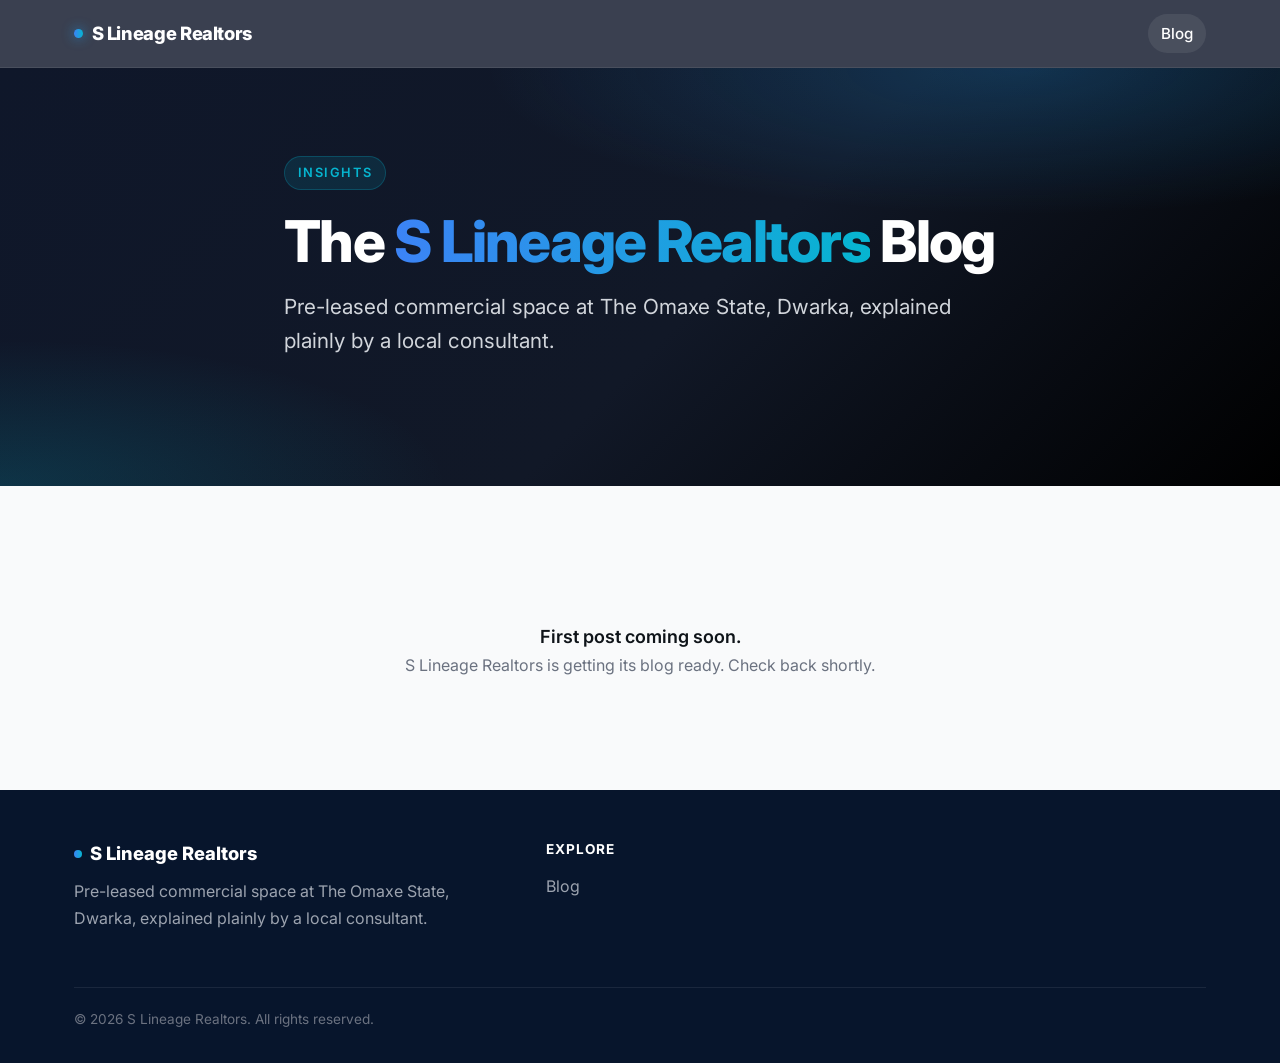
==== docs/index.html @ c7a4c029 "Seed S Lineage Realtors blog skeleton" ====
<!DOCTYPE html>
<html lang="en">
<head>
  <meta charset="UTF-8">
  <meta name="viewport" content="width=device-width, initial-scale=1.0">
  <title>Blog — S Lineage Realtors</title>
  <meta name="description" content="Pre-leased commercial space at The Omaxe State, Dwarka, explained plainly by a local consultant.">
  <meta property="og:title" content="Blog — S Lineage Realtors">
  <meta property="og:description" content="Pre-leased commercial space at The Omaxe State, Dwarka, explained plainly by a local consultant.">
  <meta property="og:type" content="website">
  <meta property="og:url" content="https://agentgrowio.github.io/facebook/">
  <meta name="twitter:card" content="summary">
  <link rel="canonical" href="https://agentgrowio.github.io/facebook/">
  <link rel="stylesheet" href="css/blog.css">
</head>
<body>
  <div id="site-header"></div>

  <section class="hero">
    <div class="container-narrow">
      <span class="tag">Insights</span>
      <h1>The <span class="grad-text">S Lineage Realtors</span> Blog</h1>
      <p class="subtitle">Pre-leased commercial space at The Omaxe State, Dwarka, explained plainly by a local consultant.</p>
    </div>
  </section>

  <section class="blog-section">
    <div class="blog-featured">
      <div class="scroller-head reveal">
        <h2>Featured</h2>
        <div class="scroller-ctrls">
          <button data-scroll="prev" aria-label="Scroll left">&#8249;</button>
          <button data-scroll="next" aria-label="Scroll right">&#8250;</button>
        </div>
      </div>
      <div class="scroller" id="featured-scroller"></div>
    </div>
    <div class="container">
      <div class="filters" id="filters"></div>
      <div class="card-grid" id="posts-grid"></div>
      <div class="empty-state" id="empty-state" style="display:none">
        <p style="font-size:1.125rem;font-weight:600;color:var(--ink)">First post coming soon.</p>
        <p>S Lineage Realtors is getting its blog ready. Check back shortly.</p>
      </div>
    </div>
  </section>

  <div id="site-footer"></div>
  <script src="js/site.js" defer></script>
</body>
</html>
---- docs/css/blog.css ----
/* Uzonova blog — premium theme, palette matched to uzonova.com
   navy #0F172A/#07152C · azure #1E9DF1 · gradient #3C83F6→#06B5D0 · Inter */
@import url('https://fonts.googleapis.com/css2?family=Inter:wght@400;500;600;700;800&display=swap');

:root {
  --navy:#0F172A; --navy-2:#111827; --navy-deep:#07152C; --black:#000;
  --ink:#0F1419; --slate-700:#334155; --slate-500:#64748B;
  --azure:#1E9DF1; --blue:#3C83F6; --cyan:#06B5D0; --teal:#10B77F; --amber:#FAB505;
  --white:#fff; --gray-50:#F9FAFB; --gray-100:#F3F4F6; --gray-200:#E5E7EB;
  --gray-300:#D1D5DB; --gray-400:#9CA3AF; --gray-500:#6B7280; --gray-600:#4B5563;
  --grad:linear-gradient(90deg,var(--blue),var(--cyan));
  --grad-hero:linear-gradient(135deg,#0F172A 0%,#111827 55%,#000 100%);
  --radius:16px; --radius-sm:12px; --radius-pill:999px;
  --shadow:0 10px 30px -12px rgba(15,23,42,.18); --shadow-lg:0 24px 60px -20px rgba(15,23,42,.30);
  --maxw:1180px; --ease:cubic-bezier(.22,.61,.36,1);
}
*,*::before,*::after{box-sizing:border-box;margin:0;padding:0}
html{-webkit-font-smoothing:antialiased;-moz-osx-font-smoothing:grayscale;scroll-behavior:smooth}
body{font-family:'Inter',-apple-system,BlinkMacSystemFont,'Segoe UI',Roboto,sans-serif;
  background:var(--white);color:var(--ink);line-height:1.65;min-height:100vh}
img{max-width:100%;height:auto;display:block}
a{color:var(--azure);text-decoration:none;transition:color .2s var(--ease)}
a:hover{color:var(--blue)}
.container{max-width:var(--maxw);margin:0 auto;padding:0 1.5rem}
.container-narrow{max-width:760px;margin:0 auto;padding:0 1.5rem}
.grad-text{background:var(--grad);-webkit-background-clip:text;background-clip:text;-webkit-text-fill-color:transparent}

/* ── Header (glassy sticky; injected by js/site.js) ────────────────── */
.site-header{position:sticky;top:0;z-index:50;background:rgba(15,23,42,.82);
  backdrop-filter:saturate(160%) blur(12px);-webkit-backdrop-filter:saturate(160%) blur(12px);
  border-bottom:1px solid rgba(255,255,255,.08)}
.site-header .inner{max-width:var(--maxw);margin:0 auto;padding:.85rem 1.5rem;
  display:flex;align-items:center;justify-content:space-between;gap:1rem}
.site-header .logo{display:flex;align-items:center;gap:.55rem;font-weight:800;font-size:1.15rem;
  color:#fff;letter-spacing:-.02em}
.site-header .logo:hover{color:#fff}
.site-header .logo .dot{width:.55rem;height:.55rem;border-radius:50%;background:var(--grad);box-shadow:0 0 12px rgba(30,157,241,.7)}
.site-header nav{display:flex;align-items:center;gap:.35rem}
.site-header nav a{color:var(--gray-300);font-weight:500;font-size:.95rem;padding:.45rem .8rem;border-radius:var(--radius-pill);transition:all .2s var(--ease)}
.site-header nav a:hover,.site-header nav a.active{color:#fff;background:rgba(255,255,255,.08)}
.site-header nav a.cta{background:var(--grad);color:#fff;font-weight:600;box-shadow:0 6px 18px -6px rgba(30,157,241,.6)}
.site-header nav a.cta:hover{filter:brightness(1.08);color:#fff}
.nav-toggle{display:none;background:none;border:0;color:#fff;font-size:1.5rem;cursor:pointer}

/* ── Hero ──────────────────────────────────────────────────────────── */
.hero{background:var(--grad-hero);color:#fff;padding:5.5rem 0 6rem;position:relative;overflow:hidden}
.hero::after{content:"";position:absolute;inset:0;background:
  radial-gradient(60% 50% at 80% 0%,rgba(30,157,241,.22),transparent 70%),
  radial-gradient(50% 50% at 0% 100%,rgba(6,181,208,.18),transparent 70%);pointer-events:none}
.hero .container-narrow{position:relative;z-index:1}
.hero .tag{display:inline-block;font-size:.8rem;font-weight:600;letter-spacing:.12em;text-transform:uppercase;
  color:var(--cyan);background:rgba(6,181,208,.12);border:1px solid rgba(6,181,208,.25);
  padding:.35rem .8rem;border-radius:var(--radius-pill);margin-bottom:1.25rem}
.hero h1{font-size:clamp(2.2rem,5vw,3.6rem);line-height:1.08;font-weight:800;letter-spacing:-.03em;color:#fff;margin-bottom:1.1rem}
.hero .subtitle{font-size:clamp(1.05rem,2vw,1.3rem);color:var(--gray-300);max-width:46rem;margin-bottom:2rem}
.hero-cta{display:flex;gap:.8rem;flex-wrap:wrap}
.page-hero{background:var(--grad-hero);color:#fff;padding:4rem 0 3.5rem;text-align:center}
.page-hero .tag{color:var(--cyan)}
.page-hero h1{font-size:clamp(1.9rem,4vw,2.8rem);font-weight:800;color:#fff;letter-spacing:-.02em}

/* ── Buttons ───────────────────────────────────────────────────────── */
.btn-lime,.btn-primary{display:inline-flex;align-items:center;gap:.5rem;background:var(--grad);color:#fff;
  font-weight:600;padding:.8rem 1.5rem;border-radius:var(--radius-pill);transition:all .2s var(--ease);
  box-shadow:0 10px 24px -10px rgba(30,157,241,.65)}
.btn-lime:hover,.btn-primary:hover{color:#fff;filter:brightness(1.08);transform:translateY(-1px)}
.btn-outline{display:inline-flex;align-items:center;gap:.5rem;color:#fff;font-weight:600;padding:.8rem 1.4rem;
  border-radius:var(--radius-pill);border:1px solid rgba(255,255,255,.28);transition:all .2s var(--ease)}
.btn-outline:hover{color:#fff;background:rgba(255,255,255,.1);border-color:rgba(255,255,255,.5)}

/* ── Sections / blocks ─────────────────────────────────────────────── */
section{padding:4rem 0}
.section-head{text-align:center;max-width:42rem;margin:0 auto 2.5rem}
.section-head .eyebrow{font-size:.8rem;font-weight:700;letter-spacing:.12em;text-transform:uppercase;color:var(--azure)}
.section-head h2{font-size:clamp(1.6rem,3.5vw,2.3rem);font-weight:800;letter-spacing:-.02em;color:var(--ink);margin:.5rem 0}
.section-head p{color:var(--gray-500);font-size:1.05rem}
.feature-grid{display:grid;grid-template-columns:repeat(auto-fit,minmax(280px,1fr));gap:1.25rem}
.feature{background:var(--white);border:1px solid var(--gray-200);border-radius:var(--radius);padding:1.75rem;
  box-shadow:var(--shadow);transition:transform .25s var(--ease),box-shadow .25s var(--ease)}
.feature:hover{transform:translateY(-4px);box-shadow:var(--shadow-lg);border-color:rgba(30,157,241,.35)}
.feature .ic{width:2.75rem;height:2.75rem;border-radius:var(--radius-sm);display:grid;place-items:center;
  background:linear-gradient(135deg,rgba(60,131,246,.14),rgba(6,181,208,.14));color:var(--azure);font-size:1.3rem;margin-bottom:1rem}
.feature h3{font-size:1.15rem;font-weight:700;color:var(--ink);margin-bottom:.5rem}
.feature p{color:var(--gray-500);font-size:.97rem}
.alt-bg{background:var(--gray-50)}

/* ── Blog index: featured horizontal scroller + grid ───────────────── */
.blog-section{background:var(--gray-50)}
.scroller-head{display:flex;align-items:center;justify-content:space-between;gap:1rem;max-width:var(--maxw);margin:0 auto 1.25rem;padding:0 1.5rem}
.scroller-head h2{font-size:1.5rem;font-weight:800;color:var(--ink);letter-spacing:-.02em}
.scroller-ctrls{display:flex;gap:.5rem}
.scroller-ctrls button{width:2.5rem;height:2.5rem;border-radius:50%;border:1px solid var(--gray-200);background:#fff;
  color:var(--slate-700);font-size:1.1rem;cursor:pointer;display:grid;place-items:center;transition:all .2s var(--ease)}
.scroller-ctrls button:hover{background:var(--grad);color:#fff;border-color:transparent;box-shadow:var(--shadow)}
.scroller{display:flex;gap:1.25rem;overflow-x:auto;scroll-snap-type:x mandatory;scroll-behavior:smooth;
  padding:.5rem 1.5rem 1.5rem;max-width:var(--maxw);margin:0 auto;scrollbar-width:thin}
.scroller::-webkit-scrollbar{height:8px}
.scroller::-webkit-scrollbar-thumb{background:var(--gray-300);border-radius:99px}
.scroller .card{flex:0 0 340px;scroll-snap-align:start}
.card-grid{display:grid;grid-template-columns:repeat(auto-fill,minmax(320px,1fr));gap:1.5rem}
.card{background:#fff;border:1px solid var(--gray-200);border-radius:var(--radius);padding:1.5rem;
  box-shadow:var(--shadow);transition:transform .25s var(--ease),box-shadow .25s var(--ease),border-color .25s var(--ease);
  display:flex;flex-direction:column;gap:.75rem}
.card:hover{transform:translateY(-5px);box-shadow:var(--shadow-lg);border-color:rgba(30,157,241,.4)}
.card h2,.card h3{font-size:1.2rem;font-weight:700;line-height:1.3;color:var(--ink)}
.card h2 a,.card h3 a{color:var(--ink)}.card h2 a:hover{color:var(--azure)}
.card .excerpt{color:var(--gray-500);font-size:.95rem;flex:1}
.card .card-meta{display:flex;gap:.5rem;align-items:center;color:var(--gray-400);font-size:.82rem;margin-top:.25rem}
.badge{display:inline-block;align-self:flex-start;font-size:.72rem;font-weight:700;letter-spacing:.04em;text-transform:uppercase;
  padding:.3rem .7rem;border-radius:var(--radius-pill);background:rgba(30,157,241,.1);color:var(--azure)}
.badge-platform{background:rgba(60,131,246,.12);color:var(--blue)}
.badge-getting-started{background:rgba(16,183,127,.12);color:var(--teal)}
.badge-how-to{background:rgba(6,181,208,.12);color:var(--cyan)}
.badge-strategy{background:rgba(250,181,5,.14);color:#B45309}
.filters{display:flex;gap:.5rem;flex-wrap:wrap;margin-bottom:1.5rem}
.filter-btn{border:1px solid var(--gray-200);background:#fff;color:var(--gray-600);font-weight:500;font-size:.88rem;
  padding:.45rem 1rem;border-radius:var(--radius-pill);cursor:pointer;transition:all .2s var(--ease)}
.filter-btn:hover{border-color:var(--azure);color:var(--azure)}
.filter-btn.active{background:var(--grad);color:#fff;border-color:transparent}
.empty-state{text-align:center;padding:3rem 1rem;color:var(--gray-500)}

/* ── Article (blog post) ───────────────────────────────────────────── */
.article-header{background:var(--grad-hero);color:#fff;padding:3.5rem 0 2.75rem}
.article-header .breadcrumb{color:var(--gray-400);font-size:.88rem;margin-bottom:.75rem}
.article-header .breadcrumb a{color:var(--cyan)}
.article-header h1{font-size:clamp(1.8rem,4vw,2.6rem);font-weight:800;color:#fff;letter-spacing:-.02em;margin:.5rem 0}
.article-header .excerpt-text{color:var(--gray-300);font-size:1.1rem;max-width:42rem}
.article-header .meta{display:flex;gap:.6rem;align-items:center;color:var(--gray-400);font-size:.85rem;margin-top:1rem}
.article-body{padding:3rem 0}
.article-body h2{font-size:1.6rem;font-weight:700;color:var(--ink);margin:2rem 0 .75rem;letter-spacing:-.01em}
.article-body h3{font-size:1.25rem;font-weight:700;color:var(--ink);margin:1.5rem 0 .5rem}
.article-body p{margin:0 0 1.1rem;color:var(--slate-700)}
.article-body ul,.article-body ol{margin:0 0 1.1rem 1.25rem;color:var(--slate-700)}
.article-body li{margin:.4rem 0}
.article-body blockquote{border-left:3px solid var(--azure);background:var(--gray-50);padding:1rem 1.25rem;
  margin:1.5rem 0;border-radius:0 var(--radius-sm) var(--radius-sm) 0;color:var(--ink);font-style:italic}
.article-body a{color:var(--azure);text-decoration:underline;text-underline-offset:2px}

/* ── CTA band ──────────────────────────────────────────────────────── */
.cta-band{background:var(--grad-hero);color:#fff;text-align:center;border-radius:var(--radius);padding:3rem 1.5rem;position:relative;overflow:hidden}
.cta-band::after{content:"";position:absolute;inset:0;background:radial-gradient(60% 80% at 50% 0%,rgba(30,157,241,.25),transparent 70%)}
.cta-band h2{position:relative;font-size:1.8rem;font-weight:800;color:#fff;margin-bottom:.6rem}
.cta-band p{position:relative;color:var(--gray-300);margin-bottom:1.5rem}
.cta-band .btn-lime{position:relative}

/* ── Footer (injected by js/site.js) ───────────────────────────────── */
.site-footer{background:var(--navy-deep);color:var(--gray-400);padding:3rem 0 2rem;margin-top:0}
.site-footer .inner{max-width:var(--maxw);margin:0 auto;padding:0 1.5rem;
  display:grid;grid-template-columns:1.4fr 1fr 1fr;gap:2rem}
.site-footer .logo{display:flex;align-items:center;gap:.5rem;color:#fff;font-weight:800;font-size:1.15rem;margin-bottom:.6rem}
.site-footer .logo .dot{width:.5rem;height:.5rem;border-radius:50%;background:var(--grad)}
.site-footer h4{color:#fff;font-size:.85rem;text-transform:uppercase;letter-spacing:.08em;margin-bottom:.75rem}
.site-footer ul{list-style:none}.site-footer li{margin:.4rem 0}
.site-footer a{color:var(--gray-400)}.site-footer a:hover{color:#fff}
.site-footer .copy{grid-column:1/-1;border-top:1px solid rgba(255,255,255,.08);margin-top:1.5rem;padding-top:1.25rem;font-size:.85rem;color:var(--gray-500)}

/* ── Scroll-reveal ─────────────────────────────────────────────────── */
.reveal{opacity:0;transform:translateY(24px);transition:opacity .6s var(--ease),transform .6s var(--ease)}
.reveal.in{opacity:1;transform:none}
@media (prefers-reduced-motion:reduce){.reveal{opacity:1;transform:none;transition:none}html{scroll-behavior:auto}}

/* ── Responsive ────────────────────────────────────────────────────── */
@media (max-width:820px){
  .site-header nav{position:absolute;top:100%;left:0;right:0;flex-direction:column;align-items:stretch;
    background:var(--navy);padding:.5rem;gap:.25rem;display:none;border-bottom:1px solid rgba(255,255,255,.08)}
  .site-header nav.open{display:flex}
  .nav-toggle{display:block}
  .site-footer .inner{grid-template-columns:1fr 1fr}
}
@media (max-width:520px){.site-footer .inner{grid-template-columns:1fr}.scroller .card{flex-basis:82vw}}
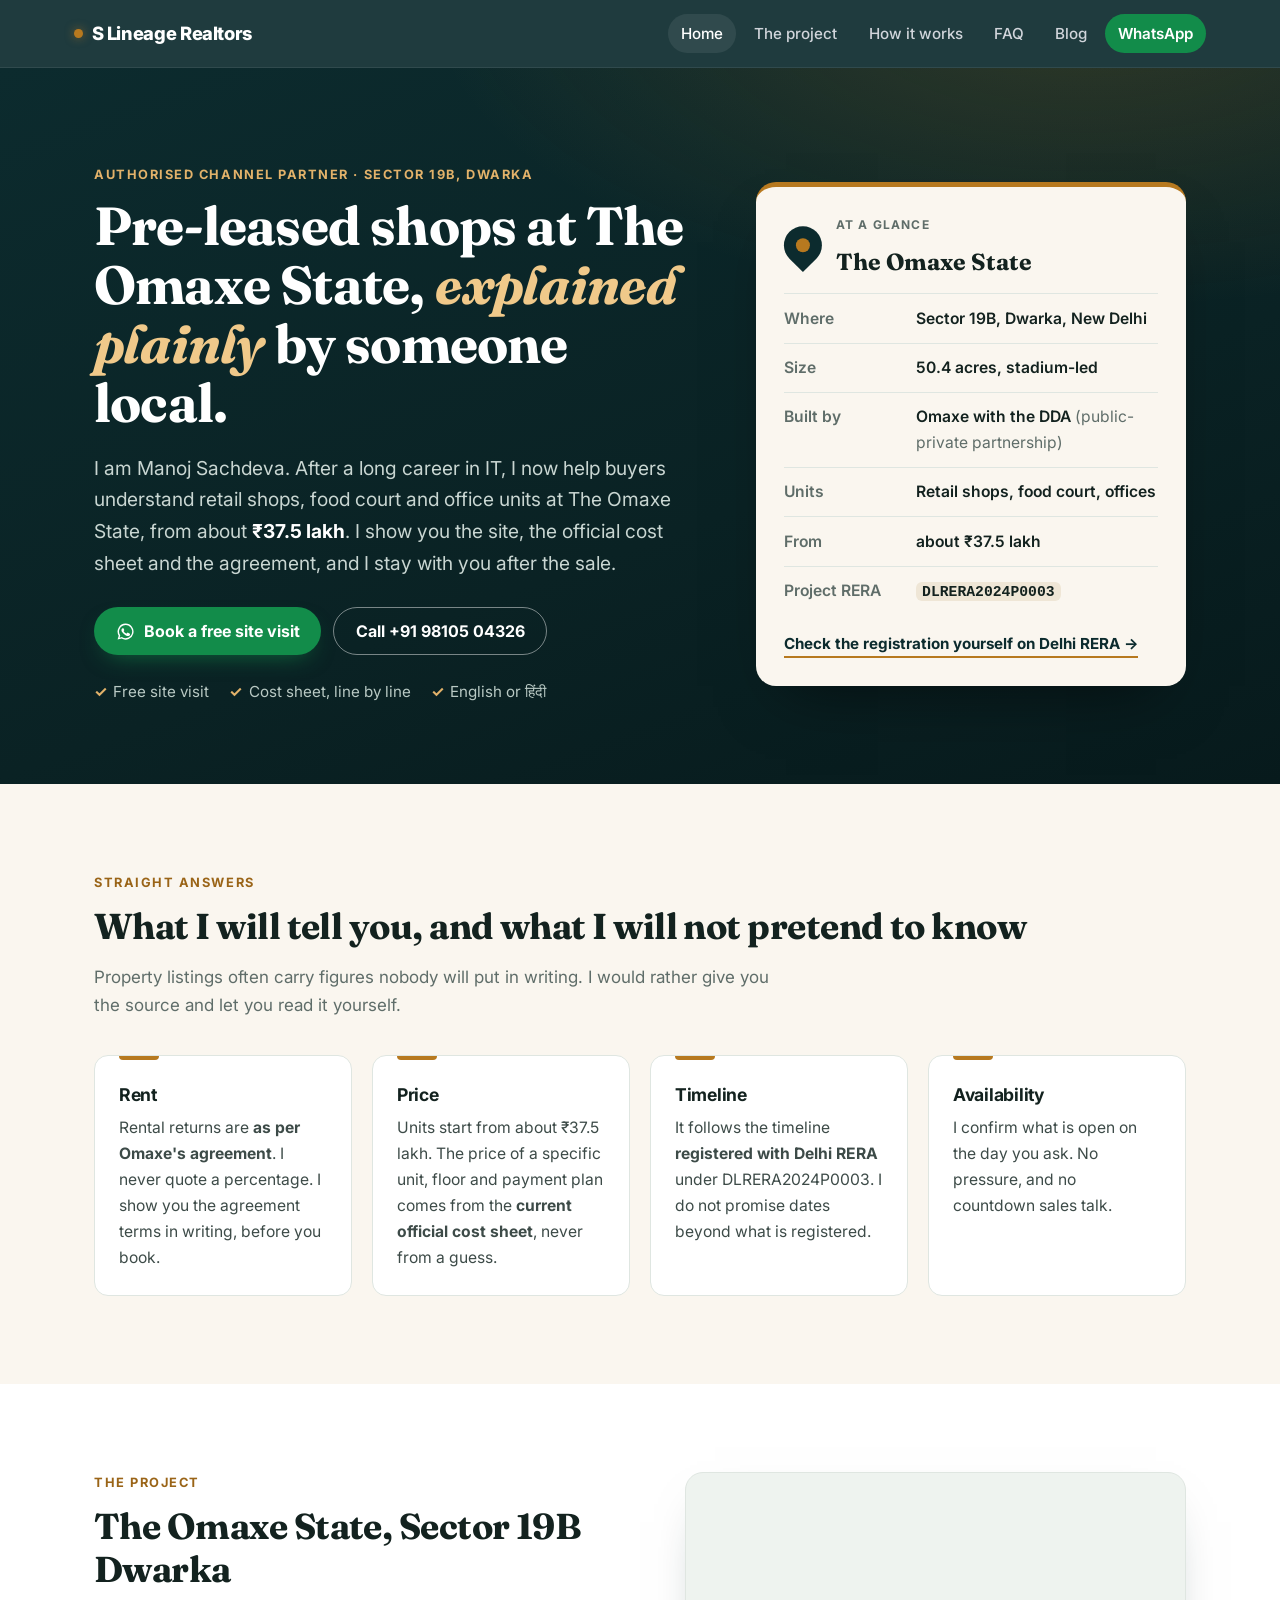
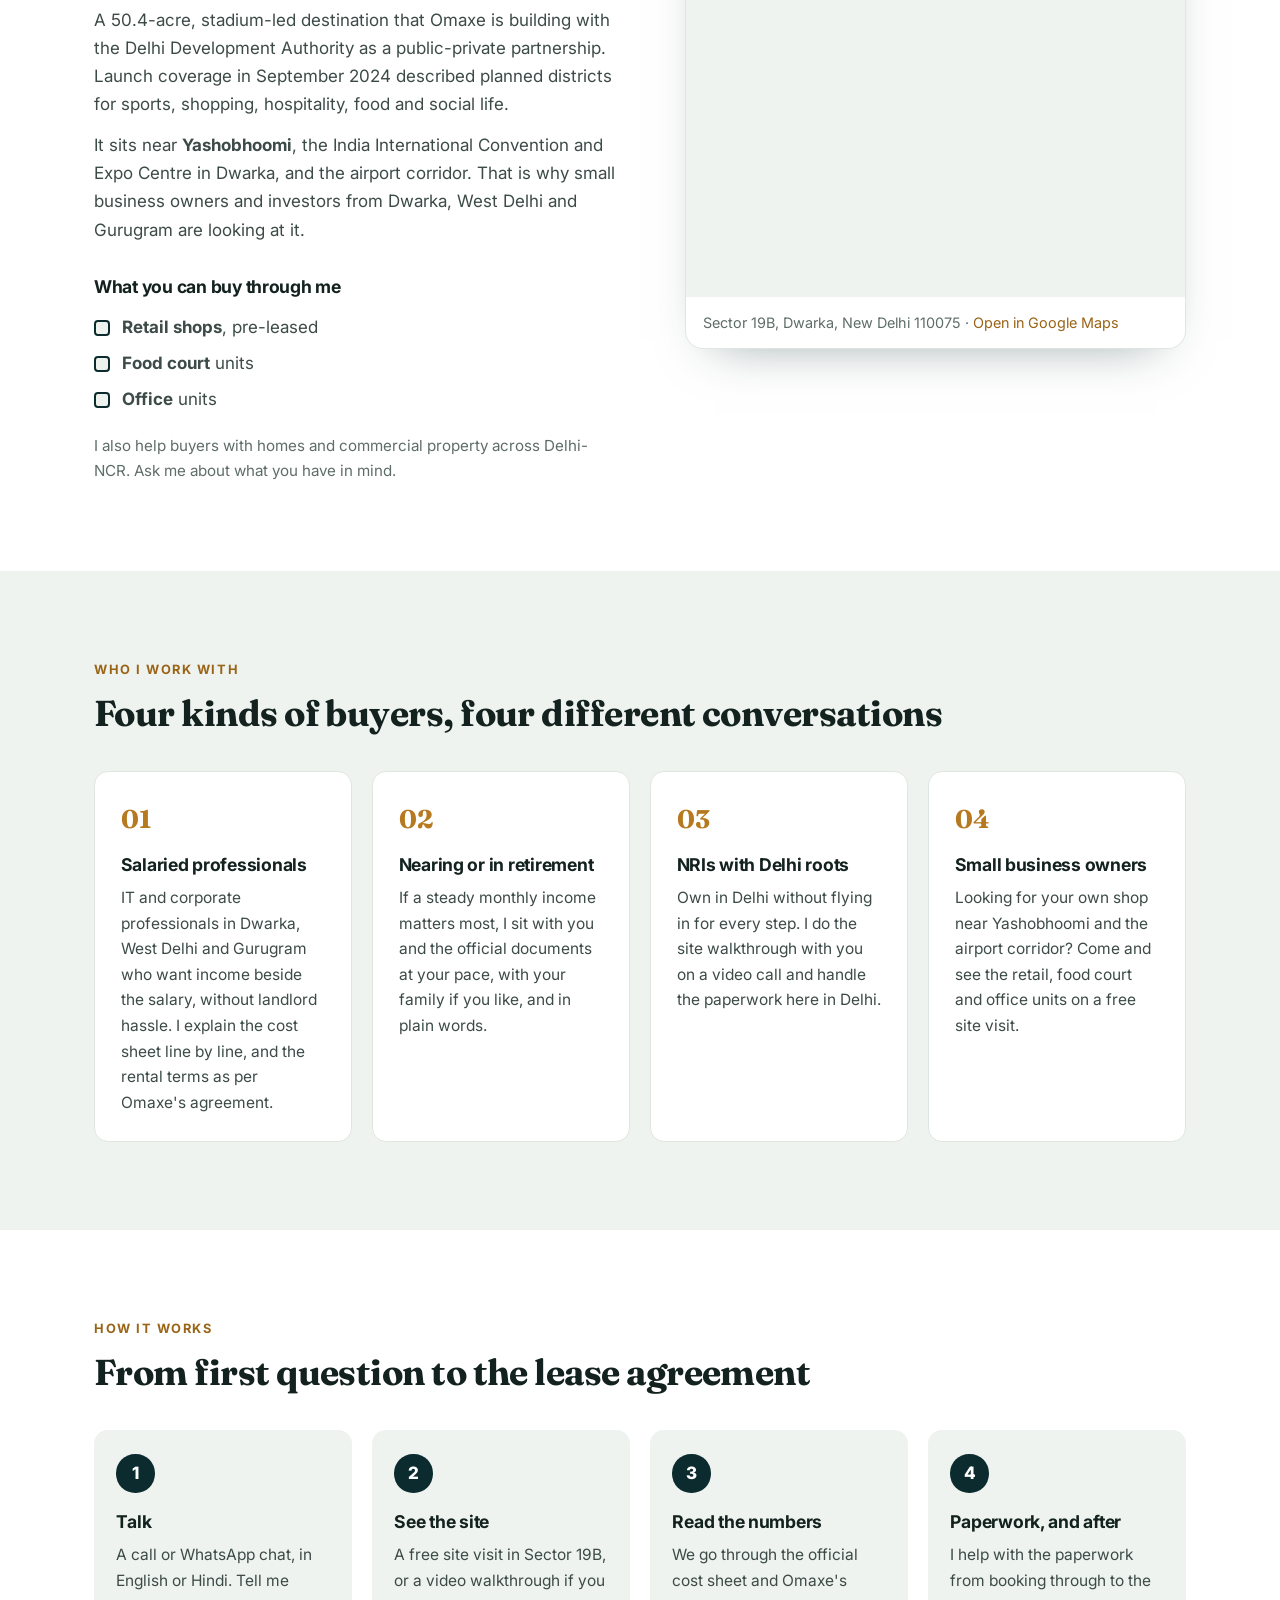
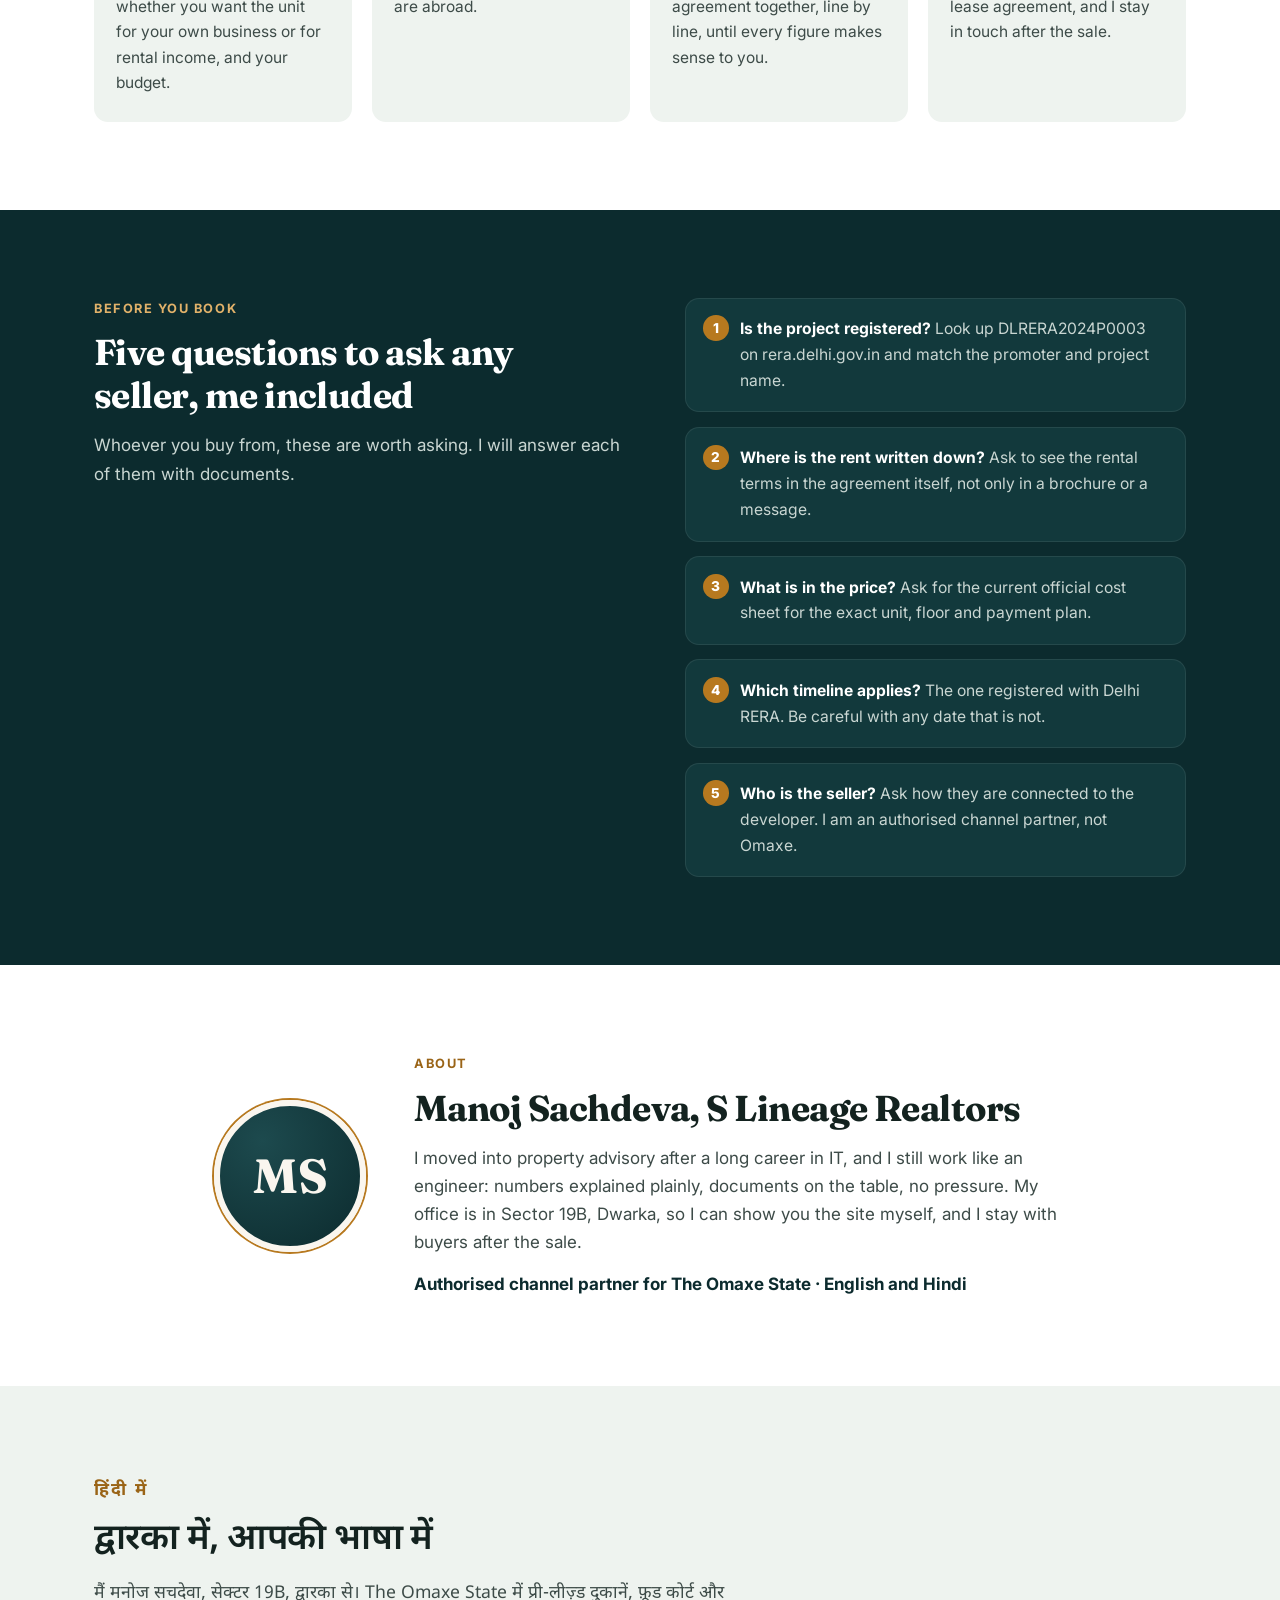
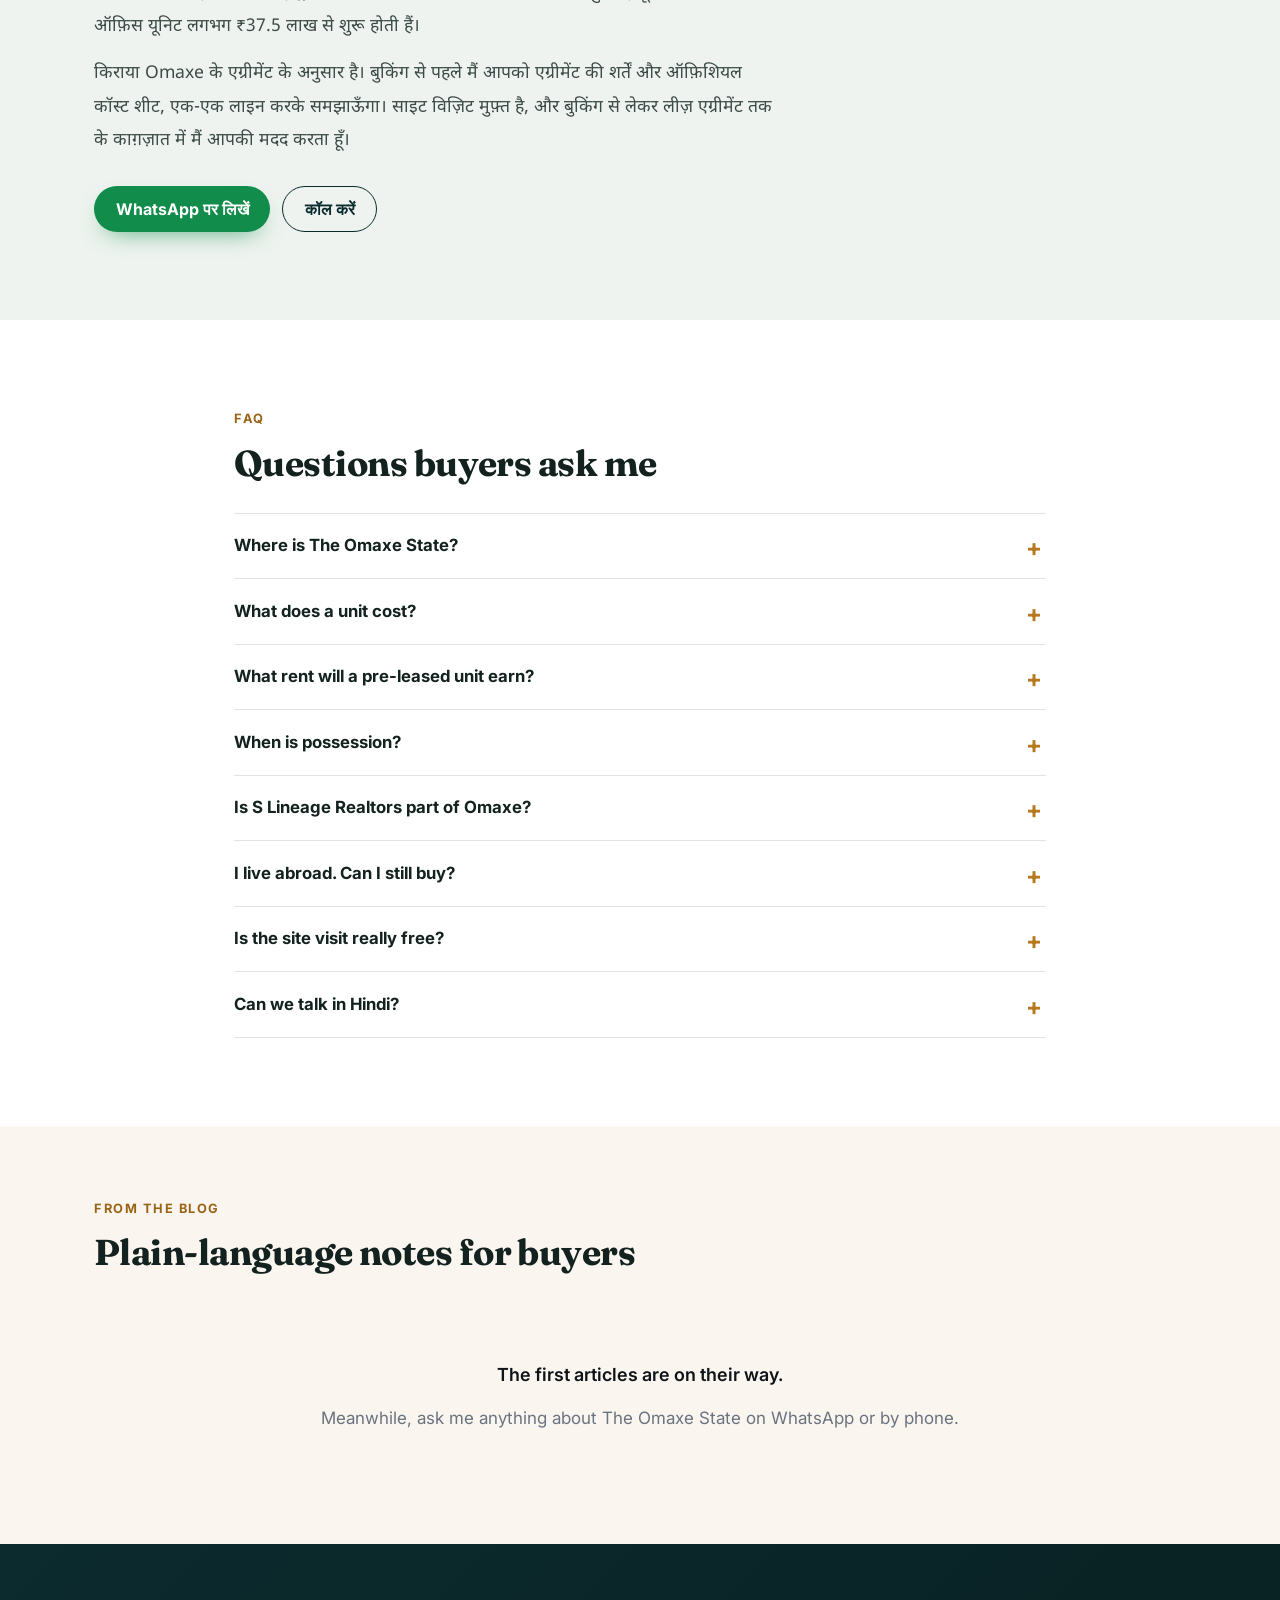
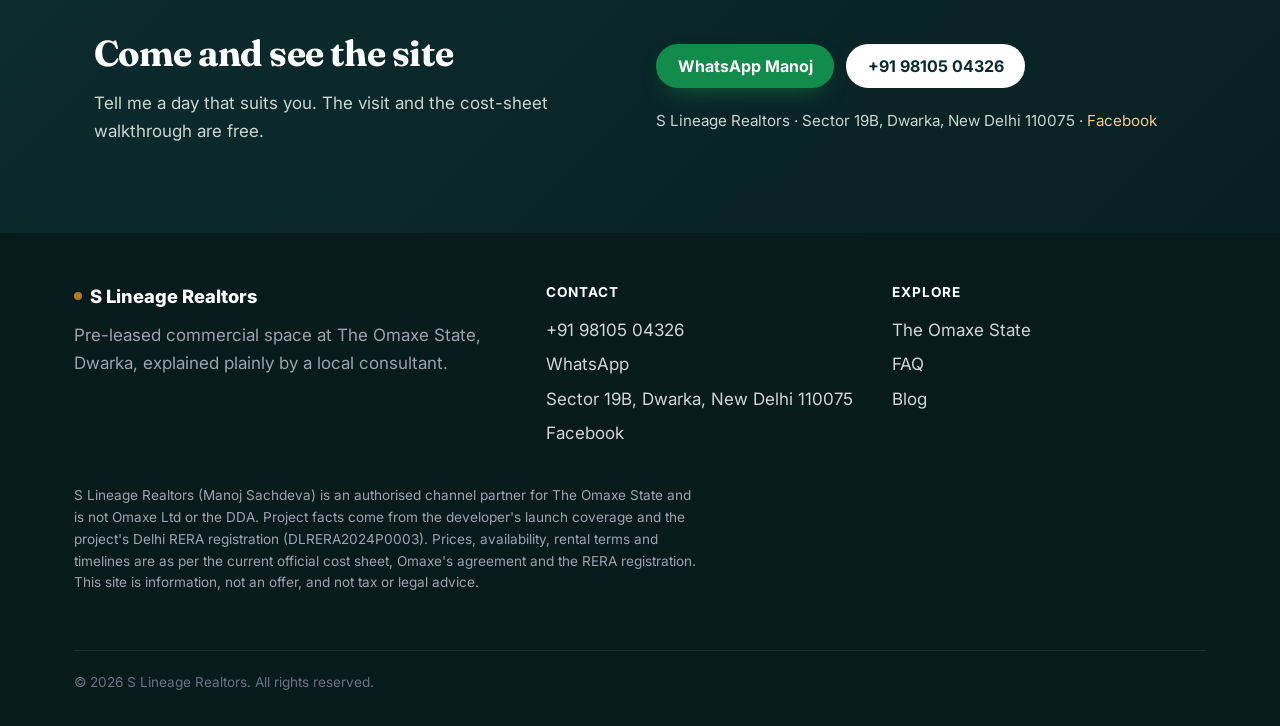
==== commit 325f4d20: "Home page: Omaxe State overview, straight answers, buyer guide, FAQ (schema), Hindi section, contact" ====
--- a/docs/index.html
+++ b/docs/index.html
@@ -3,47 +3,345 @@
 <head>
   <meta charset="UTF-8">
   <meta name="viewport" content="width=device-width, initial-scale=1.0">
-  <title>Blog — S Lineage Realtors</title>
-  <meta name="description" content="Pre-leased commercial space at The Omaxe State, Dwarka, explained plainly by a local consultant.">
-  <meta property="og:title" content="Blog — S Lineage Realtors">
-  <meta property="og:description" content="Pre-leased commercial space at The Omaxe State, Dwarka, explained plainly by a local consultant.">
+  <title>Omaxe State Dwarka Shops from ₹37.5 Lakh | S Lineage Realtors</title>
+  <meta name="description" content="Pre-leased retail shops, food court and office units at The Omaxe State, Sector 19B Dwarka, from about ₹37.5 lakh. Free site visit and cost-sheet walkthrough with Manoj Sachdeva, authorised channel partner. English and Hindi.">
+  <meta name="theme-color" content="#0c2b2e">
+  <meta property="og:title" content="The Omaxe State, Dwarka, explained plainly | S Lineage Realtors">
+  <meta property="og:description" content="Pre-leased shops, food court and office units from about ₹37.5 lakh. Free site visit with Manoj Sachdeva, authorised channel partner, Sector 19B Dwarka.">
   <meta property="og:type" content="website">
-  <meta property="og:url" content="https://agentgrowio.github.io/facebook/">
+  <meta property="og:locale" content="en_IN">
+  <meta property="og:url" content="https://agentgrowio.github.io/slineagerealtors/">
   <meta name="twitter:card" content="summary">
-  <link rel="canonical" href="https://agentgrowio.github.io/facebook/">
+  <link rel="canonical" href="https://agentgrowio.github.io/slineagerealtors/">
+  <link rel="preconnect" href="https://fonts.googleapis.com">
+  <link rel="preconnect" href="https://fonts.gstatic.com" crossorigin>
+  <link rel="stylesheet" href="https://fonts.googleapis.com/css2?family=Fraunces:opsz,wght@9..144,600;9..144,700&family=Noto+Sans+Devanagari:wght@400;600&display=swap">
   <link rel="stylesheet" href="css/blog.css">
+  <link rel="stylesheet" href="css/home.css">
+  <script type="application/ld+json">
+  {
+    "@context": "https://schema.org",
+    "@graph": [
+      {
+        "@type": "RealEstateAgent",
+        "@id": "https://agentgrowio.github.io/slineagerealtors/#business",
+        "name": "S Lineage Realtors",
+        "description": "Real estate consultancy of Manoj Sachdeva in Dwarka, New Delhi. Authorised channel partner for The Omaxe State, Sector 19B Dwarka.",
+        "url": "https://agentgrowio.github.io/slineagerealtors/",
+        "telephone": "+91-98105-04326",
+        "address": {
+          "@type": "PostalAddress",
+          "streetAddress": "Sector 19B, Dwarka",
+          "addressLocality": "New Delhi",
+          "addressRegion": "Delhi",
+          "postalCode": "110075",
+          "addressCountry": "IN"
+        },
+        "areaServed": [{"@type": "City", "name": "Delhi"}, {"@type": "Place", "name": "Delhi NCR"}],
+        "knowsLanguage": ["en", "hi"],
+        "founder": {"@type": "Person", "name": "Manoj Sachdeva", "jobTitle": "Real estate consultant"},
+        "sameAs": ["https://www.facebook.com/profile.php?id=61582064513569"]
+      },
+      {
+        "@type": "WebSite",
+        "@id": "https://agentgrowio.github.io/slineagerealtors/#website",
+        "url": "https://agentgrowio.github.io/slineagerealtors/",
+        "name": "S Lineage Realtors",
+        "inLanguage": "en-IN",
+        "publisher": {"@id": "https://agentgrowio.github.io/slineagerealtors/#business"}
+      },
+      {
+        "@type": "FAQPage",
+        "mainEntity": [
+          {"@type": "Question", "name": "Where is The Omaxe State?",
+           "acceptedAnswer": {"@type": "Answer", "text": "In Sector 19B, Dwarka, New Delhi. It is a 50.4-acre, stadium-led project built by Omaxe with the DDA, near Yashobhoomi (India International Convention and Expo Centre) and the airport corridor."}},
+          {"@type": "Question", "name": "What does a unit cost?",
+           "acceptedAnswer": {"@type": "Answer", "text": "Retail shops, food court and office units start from about ₹37.5 lakh. The exact price of a unit depends on its size, floor and payment plan, and is on the current official cost sheet. I walk you through it line by line, free."}},
+          {"@type": "Question", "name": "What rent will a pre-leased unit earn?",
+           "acceptedAnswer": {"@type": "Answer", "text": "Rental returns are as per Omaxe's agreement. I do not quote a return figure; I show you the agreement terms in writing before you book, so you can judge them yourself."}},
+          {"@type": "Question", "name": "When is possession?",
+           "acceptedAnswer": {"@type": "Answer", "text": "It follows the timeline registered with Delhi RERA under DLRERA2024P0003. You can look the registration up yourself on rera.delhi.gov.in, and I am happy to do it with you."}},
+          {"@type": "Question", "name": "Is S Lineage Realtors part of Omaxe?",
+           "acceptedAnswer": {"@type": "Answer", "text": "No. S Lineage Realtors is an independent consultancy and an authorised channel partner for The Omaxe State. I help you understand the project and the paperwork; the developer is Omaxe, with the DDA."}},
+          {"@type": "Question", "name": "I live abroad. Can I still buy?",
+           "acceptedAnswer": {"@type": "Answer", "text": "I can do the site walkthrough with you on a video call and handle the paperwork here in Delhi. For loans, tax and repatriation questions I connect you with the right professional; I do not give tax or legal advice."}},
+          {"@type": "Question", "name": "Is the site visit really free?",
+           "acceptedAnswer": {"@type": "Answer", "text": "Yes. The site visit and the cost-sheet walkthrough are free, with no obligation to book."}},
+          {"@type": "Question", "name": "Can we talk in Hindi?",
+           "acceptedAnswer": {"@type": "Answer", "text": "Yes. I work in English and Hindi, on the phone, on WhatsApp and at the site."}}
+        ]
+      }
+    ]
+  }
+  </script>
 </head>
-<body>
+<body class="home">
+  <a class="skip-link" href="#main">Skip to content</a>
   <div id="site-header"></div>
 
-  <section class="hero">
-    <div class="container-narrow">
-      <span class="tag">Insights</span>
-      <h1>The <span class="grad-text">S Lineage Realtors</span> Blog</h1>
-      <p class="subtitle">Pre-leased commercial space at The Omaxe State, Dwarka, explained plainly by a local consultant.</p>
-    </div>
-  </section>
-
-  <section class="blog-section">
-    <div class="blog-featured">
-      <div class="scroller-head reveal">
-        <h2>Featured</h2>
-        <div class="scroller-ctrls">
-          <button data-scroll="prev" aria-label="Scroll left">&#8249;</button>
-          <button data-scroll="next" aria-label="Scroll right">&#8250;</button>
-        </div>
-      </div>
-      <div class="scroller" id="featured-scroller"></div>
-    </div>
-    <div class="container">
-      <div class="filters" id="filters"></div>
-      <div class="card-grid" id="posts-grid"></div>
-      <div class="empty-state" id="empty-state" style="display:none">
-        <p style="font-size:1.125rem;font-weight:600;color:var(--ink)">First post coming soon.</p>
-        <p>S Lineage Realtors is getting its blog ready. Check back shortly.</p>
-      </div>
-    </div>
-  </section>
+  <main id="main">
+    <!-- ── Hero ─────────────────────────────────────────────── -->
+    <section class="h-hero" aria-labelledby="hero-title">
+      <div class="h-wrap h-hero-grid">
+        <div class="h-hero-copy">
+          <p class="h-eyebrow">Authorised channel partner · Sector 19B, Dwarka</p>
+          <h1 id="hero-title">Pre-leased shops at The Omaxe State, <em>explained plainly</em> by someone local.</h1>
+          <p class="h-lede">I am Manoj Sachdeva. After a long career in IT, I now help buyers understand retail shops, food court and office units at The Omaxe State, from about <strong>₹37.5&nbsp;lakh</strong>. I show you the site, the official cost sheet and the agreement, and I stay with you after the sale.</p>
+          <div class="h-cta">
+            <a class="h-btn h-btn-wa" href="https://wa.me/919810504326?text=Hello%20Manoj%20ji%2C%20I%20would%20like%20to%20know%20more%20about%20The%20Omaxe%20State%2C%20Dwarka." rel="noopener" data-cta="hero-whatsapp">
+              <svg aria-hidden="true" viewBox="0 0 24 24"><path d="M12 2a10 10 0 0 0-8.6 15.1L2 22l5-1.3A10 10 0 1 0 12 2Zm0 18.2a8.2 8.2 0 0 1-4.2-1.2l-.3-.2-3 .8.8-2.9-.2-.3A8.2 8.2 0 1 1 12 20.2Zm4.5-6.1c-.2-.1-1.5-.7-1.7-.8s-.4-.1-.6.1-.7.8-.8 1-.3.2-.5.1a6.7 6.7 0 0 1-3.3-2.9c-.3-.4.3-.4.7-1.3.1-.2 0-.3 0-.4l-.8-1.8c-.2-.5-.4-.4-.6-.4h-.5a1 1 0 0 0-.7.3 3 3 0 0 0-.9 2.2 5.2 5.2 0 0 0 1.1 2.7 11.8 11.8 0 0 0 4.5 4c1.7.7 2.3.8 3.2.6a2.7 2.7 0 0 0 1.8-1.2 2.2 2.2 0 0 0 .1-1.2c0-.1-.2-.2-.5-.3Z"/></svg>
+              Book a free site visit
+            </a>
+            <a class="h-btn h-btn-ghost" href="tel:+919810504326" data-cta="hero-call">Call +91 98105 04326</a>
+          </div>
+          <ul class="h-promises" aria-label="What you get">
+            <li>Free site visit</li>
+            <li>Cost sheet, line by line</li>
+            <li>English or हिंदी</li>
+          </ul>
+        </div>
+
+        <aside class="h-facts" aria-label="The Omaxe State at a glance">
+          <div class="h-facts-head">
+            <span class="h-pin" aria-hidden="true"></span>
+            <div>
+              <p class="h-facts-kicker">At a glance</p>
+              <p class="h-facts-title">The Omaxe State</p>
+            </div>
+          </div>
+          <dl>
+            <div><dt>Where</dt><dd>Sector 19B, Dwarka, New Delhi</dd></div>
+            <div><dt>Size</dt><dd>50.4 acres, stadium-led</dd></div>
+            <div><dt>Built by</dt><dd>Omaxe with the DDA <span class="h-muted">(public-private partnership)</span></dd></div>
+            <div><dt>Units</dt><dd>Retail shops, food court, offices</dd></div>
+            <div><dt>From</dt><dd>about ₹37.5 lakh</dd></div>
+            <div><dt>Project RERA</dt><dd><code>DLRERA2024P0003</code></dd></div>
+          </dl>
+          <a class="h-verify" href="https://rera.delhi.gov.in/" rel="noopener">Check the registration yourself on Delhi RERA &rarr;</a>
+        </aside>
+      </div>
+    </section>
+
+    <!-- ── Straight answers ─────────────────────────────────── -->
+    <section class="h-section h-straight" aria-labelledby="straight-title">
+      <div class="h-wrap">
+        <p class="h-kicker">Straight answers</p>
+        <h2 id="straight-title">What I will tell you, and what I will not pretend to know</h2>
+        <p class="h-intro">Property listings often carry figures nobody will put in writing. I would rather give you the source and let you read it yourself.</p>
+        <div class="h-answers">
+          <article>
+            <h3>Rent</h3>
+            <p>Rental returns are <strong>as per Omaxe's agreement</strong>. I never quote a percentage. I show you the agreement terms in writing, before you book.</p>
+          </article>
+          <article>
+            <h3>Price</h3>
+            <p>Units start from about ₹37.5 lakh. The price of a specific unit, floor and payment plan comes from the <strong>current official cost sheet</strong>, never from a guess.</p>
+          </article>
+          <article>
+            <h3>Timeline</h3>
+            <p>It follows the timeline <strong>registered with Delhi RERA</strong> under DLRERA2024P0003. I do not promise dates beyond what is registered.</p>
+          </article>
+          <article>
+            <h3>Availability</h3>
+            <p>I confirm what is open on the day you ask. No pressure, and no countdown sales talk.</p>
+          </article>
+        </div>
+      </div>
+    </section>
+
+    <!-- ── The project ──────────────────────────────────────── -->
+    <section class="h-section" id="project" aria-labelledby="project-title">
+      <div class="h-wrap h-split">
+        <div>
+          <p class="h-kicker">The project</p>
+          <h2 id="project-title">The Omaxe State, Sector 19B Dwarka</h2>
+          <p>A 50.4-acre, stadium-led destination that Omaxe is building with the Delhi Development Authority as a public-private partnership. Launch coverage in September 2024 described planned districts for sports, shopping, hospitality, food and social life.</p>
+          <p>It sits near <strong>Yashobhoomi</strong>, the India International Convention and Expo Centre in Dwarka, and the airport corridor. That is why small business owners and investors from Dwarka, West Delhi and Gurugram are looking at it.</p>
+          <h3 class="h-sub">What you can buy through me</h3>
+          <ul class="h-ticks">
+            <li><strong>Retail shops</strong>, pre-leased</li>
+            <li><strong>Food court</strong> units</li>
+            <li><strong>Office</strong> units</li>
+          </ul>
+          <p class="h-note">I also help buyers with homes and commercial property across Delhi-NCR. Ask me about what you have in mind.</p>
+        </div>
+        <figure class="h-map">
+          <iframe title="Map of Sector 19B, Dwarka, New Delhi" src="https://www.google.com/maps?q=Sector+19B,+Dwarka,+New+Delhi+110075&amp;output=embed" loading="lazy" referrerpolicy="no-referrer-when-downgrade"></iframe>
+          <figcaption>Sector 19B, Dwarka, New Delhi 110075 · <a href="https://www.google.com/maps/search/?api=1&amp;query=Sector+19B+Dwarka+New+Delhi+110075" rel="noopener">Open in Google Maps</a></figcaption>
+        </figure>
+      </div>
+    </section>
+
+    <!-- ── Who it suits ─────────────────────────────────────── -->
+    <section class="h-section h-tint" aria-labelledby="who-title">
+      <div class="h-wrap">
+        <p class="h-kicker">Who I work with</p>
+        <h2 id="who-title">Four kinds of buyers, four different conversations</h2>
+        <div class="h-cards">
+          <article class="h-card">
+            <span class="h-ico" aria-hidden="true">01</span>
+            <h3>Salaried professionals</h3>
+            <p>IT and corporate professionals in Dwarka, West Delhi and Gurugram who want income beside the salary, without landlord hassle. I explain the cost sheet line by line, and the rental terms as per Omaxe's agreement.</p>
+          </article>
+          <article class="h-card">
+            <span class="h-ico" aria-hidden="true">02</span>
+            <h3>Nearing or in retirement</h3>
+            <p>If a steady monthly income matters most, I sit with you and the official documents at your pace, with your family if you like, and in plain words.</p>
+          </article>
+          <article class="h-card">
+            <span class="h-ico" aria-hidden="true">03</span>
+            <h3>NRIs with Delhi roots</h3>
+            <p>Own in Delhi without flying in for every step. I do the site walkthrough with you on a video call and handle the paperwork here in Delhi.</p>
+          </article>
+          <article class="h-card">
+            <span class="h-ico" aria-hidden="true">04</span>
+            <h3>Small business owners</h3>
+            <p>Looking for your own shop near Yashobhoomi and the airport corridor? Come and see the retail, food court and office units on a free site visit.</p>
+          </article>
+        </div>
+      </div>
+    </section>
+
+    <!-- ── How I help ───────────────────────────────────────── -->
+    <section class="h-section" id="how" aria-labelledby="how-title">
+      <div class="h-wrap">
+        <p class="h-kicker">How it works</p>
+        <h2 id="how-title">From first question to the lease agreement</h2>
+        <ol class="h-steps">
+          <li>
+            <span class="h-step-n">1</span>
+            <h3>Talk</h3>
+            <p>A call or WhatsApp chat, in English or Hindi. Tell me whether you want the unit for your own business or for rental income, and your budget.</p>
+          </li>
+          <li>
+            <span class="h-step-n">2</span>
+            <h3>See the site</h3>
+            <p>A free site visit in Sector 19B, or a video walkthrough if you are abroad.</p>
+          </li>
+          <li>
+            <span class="h-step-n">3</span>
+            <h3>Read the numbers</h3>
+            <p>We go through the official cost sheet and Omaxe's agreement together, line by line, until every figure makes sense to you.</p>
+          </li>
+          <li>
+            <span class="h-step-n">4</span>
+            <h3>Paperwork, and after</h3>
+            <p>I help with the paperwork from booking through to the lease agreement, and I stay in touch after the sale.</p>
+          </li>
+        </ol>
+      </div>
+    </section>
+
+    <!-- ── Before you book (checklist) ──────────────────────── -->
+    <section class="h-section h-dark" aria-labelledby="check-title">
+      <div class="h-wrap h-split">
+        <div>
+          <p class="h-kicker">Before you book</p>
+          <h2 id="check-title">Five questions to ask any seller, me included</h2>
+          <p>Whoever you buy from, these are worth asking. I will answer each of them with documents.</p>
+        </div>
+        <ol class="h-checklist">
+          <li><strong>Is the project registered?</strong> Look up DLRERA2024P0003 on rera.delhi.gov.in and match the promoter and project name.</li>
+          <li><strong>Where is the rent written down?</strong> Ask to see the rental terms in the agreement itself, not only in a brochure or a message.</li>
+          <li><strong>What is in the price?</strong> Ask for the current official cost sheet for the exact unit, floor and payment plan.</li>
+          <li><strong>Which timeline applies?</strong> The one registered with Delhi RERA. Be careful with any date that is not.</li>
+          <li><strong>Who is the seller?</strong> Ask how they are connected to the developer. I am an authorised channel partner, not Omaxe.</li>
+        </ol>
+      </div>
+    </section>
+
+    <!-- ── About ────────────────────────────────────────────── -->
+    <section class="h-section" id="about" aria-labelledby="about-title">
+      <div class="h-wrap h-about">
+        <div class="h-monogram" aria-hidden="true">MS</div>
+        <div>
+          <p class="h-kicker">About</p>
+          <h2 id="about-title">Manoj Sachdeva, S Lineage Realtors</h2>
+          <p>I moved into property advisory after a long career in IT, and I still work like an engineer: numbers explained plainly, documents on the table, no pressure. My office is in Sector 19B, Dwarka, so I can show you the site myself, and I stay with buyers after the sale.</p>
+          <p class="h-sign">Authorised channel partner for The Omaxe State · English and Hindi</p>
+        </div>
+      </div>
+    </section>
+
+    <!-- ── Hindi ────────────────────────────────────────────── -->
+    <section class="h-section h-tint h-hindi" lang="hi" aria-labelledby="hi-title">
+      <div class="h-wrap">
+        <p class="h-kicker">हिंदी में</p>
+        <h2 id="hi-title">द्वारका में, आपकी भाषा में</h2>
+        <p>मैं मनोज सचदेवा, सेक्टर 19B, द्वारका से। The Omaxe State में प्री-लीज़्ड दुकानें, फ़ूड कोर्ट और ऑफ़िस यूनिट लगभग ₹37.5 लाख से शुरू होती हैं।</p>
+        <p>किराया Omaxe के एग्रीमेंट के अनुसार है। बुकिंग से पहले मैं आपको एग्रीमेंट की शर्तें और ऑफ़िशियल कॉस्ट शीट, एक-एक लाइन करके समझाऊँगा। साइट विज़िट मुफ़्त है, और बुकिंग से लेकर लीज़ एग्रीमेंट तक के काग़ज़ात में मैं आपकी मदद करता हूँ।</p>
+        <div class="h-cta">
+          <a class="h-btn h-btn-wa" href="https://wa.me/919810504326?text=%E0%A4%A8%E0%A4%AE%E0%A4%B8%E0%A5%8D%E0%A4%A4%E0%A5%87%20%E0%A4%AE%E0%A4%A8%E0%A5%8B%E0%A4%9C%20%E0%A4%9C%E0%A5%80%2C%20%E0%A4%AE%E0%A5%81%E0%A4%9D%E0%A5%87%20The%20Omaxe%20State%20%E0%A4%95%E0%A5%87%20%E0%A4%AC%E0%A4%BE%E0%A4%B0%E0%A5%87%20%E0%A4%AE%E0%A5%87%E0%A4%82%20%E0%A4%9C%E0%A4%BE%E0%A4%A8%E0%A4%95%E0%A4%BE%E0%A4%B0%E0%A5%80%20%E0%A4%9A%E0%A4%BE%E0%A4%B9%E0%A4%BF%E0%A4%8F%E0%A5%A4" rel="noopener" data-cta="hindi-whatsapp">WhatsApp पर लिखें</a>
+          <a class="h-btn h-btn-ghost" href="tel:+919810504326" data-cta="hindi-call">कॉल करें</a>
+        </div>
+      </div>
+    </section>
+
+    <!-- ── FAQ ──────────────────────────────────────────────── -->
+    <section class="h-section" id="faq" aria-labelledby="faq-title">
+      <div class="h-wrap h-faq-wrap">
+        <p class="h-kicker">FAQ</p>
+        <h2 id="faq-title">Questions buyers ask me</h2>
+        <div class="h-faq">
+          <details><summary>Where is The Omaxe State?</summary><p>In Sector 19B, Dwarka, New Delhi. It is a 50.4-acre, stadium-led project built by Omaxe with the DDA, near Yashobhoomi (India International Convention and Expo Centre) and the airport corridor.</p></details>
+          <details><summary>What does a unit cost?</summary><p>Retail shops, food court and office units start from about ₹37.5 lakh. The exact price of a unit depends on its size, floor and payment plan, and is on the current official cost sheet. I walk you through it line by line, free.</p></details>
+          <details><summary>What rent will a pre-leased unit earn?</summary><p>Rental returns are as per Omaxe's agreement. I do not quote a return figure; I show you the agreement terms in writing before you book, so you can judge them yourself.</p></details>
+          <details><summary>When is possession?</summary><p>It follows the timeline registered with Delhi RERA under DLRERA2024P0003. You can look the registration up yourself on <a href="https://rera.delhi.gov.in/" rel="noopener">rera.delhi.gov.in</a>, and I am happy to do it with you.</p></details>
+          <details><summary>Is S Lineage Realtors part of Omaxe?</summary><p>No. S Lineage Realtors is an independent consultancy and an authorised channel partner for The Omaxe State. I help you understand the project and the paperwork; the developer is Omaxe, with the DDA.</p></details>
+          <details><summary>I live abroad. Can I still buy?</summary><p>I can do the site walkthrough with you on a video call and handle the paperwork here in Delhi. For loans, tax and repatriation questions I connect you with the right professional; I do not give tax or legal advice.</p></details>
+          <details><summary>Is the site visit really free?</summary><p>Yes. The site visit and the cost-sheet walkthrough are free, with no obligation to book.</p></details>
+          <details><summary>Can we talk in Hindi?</summary><p>Yes. I work in English and Hindi, on the phone, on WhatsApp and at the site.</p></details>
+        </div>
+      </div>
+    </section>
+
+    <!-- ── Blog (filled by js/site.js from posts-data.json) ─── -->
+    <section class="blog-section h-blog" id="blog" aria-labelledby="blog-title">
+      <div class="h-wrap">
+        <p class="h-kicker">From the blog</p>
+        <h2 id="blog-title">Plain-language notes for buyers</h2>
+      </div>
+      <div class="blog-featured">
+        <div class="scroller-head reveal">
+          <h2>Featured</h2>
+          <div class="scroller-ctrls">
+            <button data-scroll="prev" aria-label="Scroll left">&#8249;</button>
+            <button data-scroll="next" aria-label="Scroll right">&#8250;</button>
+          </div>
+        </div>
+        <div class="scroller" id="featured-scroller"></div>
+      </div>
+      <div class="container">
+        <div class="filters" id="filters"></div>
+        <div class="card-grid" id="posts-grid"></div>
+        <div class="empty-state" id="empty-state" style="display:none">
+          <p style="font-size:1.125rem;font-weight:600;color:var(--ink)">The first articles are on their way.</p>
+          <p>Meanwhile, ask me anything about The Omaxe State on WhatsApp or by phone.</p>
+        </div>
+      </div>
+    </section>
+
+    <!-- ── Contact ──────────────────────────────────────────── -->
+    <section class="h-section h-contact" id="contact" aria-labelledby="contact-title">
+      <div class="h-wrap h-contact-grid">
+        <div>
+          <h2 id="contact-title">Come and see the site</h2>
+          <p>Tell me a day that suits you. The visit and the cost-sheet walkthrough are free.</p>
+        </div>
+        <div class="h-contact-list">
+          <a class="h-btn h-btn-wa" href="https://wa.me/919810504326?text=Hello%20Manoj%20ji%2C%20I%20would%20like%20to%20book%20a%20site%20visit%20at%20The%20Omaxe%20State." rel="noopener" data-cta="contact-whatsapp">WhatsApp Manoj</a>
+          <a class="h-btn h-btn-light" href="tel:+919810504326" data-cta="contact-call">+91 98105 04326</a>
+          <p class="h-addr">S Lineage Realtors · Sector 19B, Dwarka, New Delhi 110075 · <a href="https://www.facebook.com/profile.php?id=61582064513569" rel="noopener">Facebook</a></p>
+        </div>
+      </div>
+    </section>
+  </main>
+
+  <!-- Mobile action bar -->
+  <nav class="h-mbar" aria-label="Quick contact">
+    <a href="tel:+919810504326" data-cta="mbar-call">Call</a>
+    <a class="h-mbar-wa" href="https://wa.me/919810504326?text=Hello%20Manoj%20ji%2C%20I%20would%20like%20to%20know%20more%20about%20The%20Omaxe%20State%2C%20Dwarka." rel="noopener" data-cta="mbar-whatsapp">WhatsApp</a>
+  </nav>
 
   <div id="site-footer"></div>
   <script src="js/site.js" defer></script>
--- a/docs/css/blog.css
+++ b/docs/css/blog.css
@@ -167,3 +167,14 @@
   .site-footer .inner{grid-template-columns:1fr 1fr}
 }
 @media (max-width:520px){.site-footer .inner{grid-template-columns:1fr}.scroller .card{flex-basis:82vw}}
+
+/* S Lineage Realtors brand accents for the shared chrome (all pages) */
+.site-header { background: rgba(12, 43, 46, .92); }
+.site-header .logo .dot { background: #b7791f; box-shadow: 0 0 10px rgba(183, 121, 31, .6); }
+.site-header nav a.nav-cta { background: #128c4a; color: #fff; font-weight: 600; }
+.site-header nav a.nav-cta:hover { background: #0f7a40; color: #fff; }
+.site-footer .disclosure { grid-column: 1 / -1; font-size: .85rem; color: var(--gray-400); line-height: 1.6; max-width: 70ch; }
+.site-footer .contact li { color: var(--gray-300); }
+
+.site-footer{background:#071a1c}
+.site-footer .logo .dot{background:#b7791f}
--- a/docs/css/home.css
+++ b/docs/css/home.css
@@ -0,0 +1,173 @@
+/* S Lineage Realtors: home page (index.html) and the shared header/footer accents.
+   Palette: deep teal #0c2b2e · ink #13221f · brass #b7791f · cream #faf6ef · sage #eef3ef.
+   Loaded after blog.css on the home page only. The shared header/footer accents live at the end of blog.css. */
+
+:root {
+  --sl-teal: #0c2b2e; --sl-teal-2: #12393c; --sl-ink: #13221f; --sl-body: #3d4b48;
+  --sl-muted: #5f6d69; --sl-brass: #b7791f; --sl-brass-2: #9a6417; --sl-cream: #faf6ef;
+  --sl-sage: #eef3ef; --sl-line: #dfe6e1; --sl-wa: #128c4a; --sl-wa-2: #0f7a40;
+  --sl-serif: 'Fraunces', Georgia, 'Times New Roman', serif;
+  --sl-hindi: 'Noto Sans Devanagari', 'Inter', sans-serif;
+  --sl-r: 14px;
+}
+
+/* ── Home page ──────────────────────────────────────────────────────────── */
+body.home { background: #fff; color: var(--sl-body); font-size: 1.0625rem; }
+.home h1, .home h2, .home h3 { color: var(--sl-ink); letter-spacing: -.015em; }
+.home h1, .home h2 { font-family: var(--sl-serif); font-weight: 700; }
+.home h2 { font-size: clamp(1.6rem, 3.2vw, 2.25rem); line-height: 1.2; margin-bottom: .9rem; }
+.home h3 { font-size: 1.1rem; font-weight: 700; margin-bottom: .4rem; }
+.home p + p { margin-top: .85rem; }
+.home a { color: var(--sl-brass-2); }
+.home a:hover { color: var(--sl-teal); }
+.home :focus-visible { outline: 3px solid var(--sl-brass); outline-offset: 3px; border-radius: 6px; }
+
+.skip-link { position: absolute; left: -999px; top: 0; background: #fff; color: var(--sl-ink); padding: .6rem 1rem; z-index: 100; }
+.skip-link:focus { left: 1rem; top: 1rem; }
+
+.h-wrap { max-width: 1140px; margin: 0 auto; padding: 0 1.5rem; }
+.h-section { padding: clamp(3.5rem, 7vw, 5.5rem) 0; }
+.h-tint { background: var(--sl-sage); }
+.h-kicker, .h-eyebrow { font-size: .8rem; font-weight: 700; letter-spacing: .12em; text-transform: uppercase; color: var(--sl-brass-2); margin-bottom: .75rem; }
+.h-intro { max-width: 62ch; color: var(--sl-muted); }
+.h-muted { color: var(--sl-muted); font-weight: 400; }
+.h-note { margin-top: 1.25rem; font-size: .95rem; color: var(--sl-muted); }
+.h-sub { margin-top: 1.75rem; }
+
+/* Buttons */
+.h-cta { display: flex; flex-wrap: wrap; gap: .75rem; margin-top: 1.75rem; }
+.h-btn { display: inline-flex; align-items: center; gap: .55rem; padding: .9rem 1.35rem; border-radius: 999px;
+  font-weight: 700; font-size: 1rem; line-height: 1; transition: background .2s, transform .2s, box-shadow .2s; }
+.h-btn svg { width: 1.2rem; height: 1.2rem; fill: currentColor; }
+.home a.h-btn-wa { background: var(--sl-wa); color: #fff; box-shadow: 0 10px 24px -12px rgba(18, 140, 74, .8); }
+.home a.h-btn-wa:hover { background: var(--sl-wa-2); color: #fff; transform: translateY(-1px); }
+.home a.h-btn-ghost { color: #fff; border: 1.5px solid rgba(255, 255, 255, .45); }
+.home a.h-btn-ghost:hover { background: rgba(255, 255, 255, .1); color: #fff; }
+.home .h-hindi a.h-btn-ghost { color: var(--sl-teal); border-color: var(--sl-teal); }
+.home .h-hindi a.h-btn-ghost:hover { background: rgba(12, 43, 46, .06); color: var(--sl-teal); }
+.home a.h-btn-light { background: #fff; color: var(--sl-teal); }
+.home a.h-btn-light:hover { background: var(--sl-cream); color: var(--sl-teal); }
+
+/* Hero */
+.h-hero { background:
+    radial-gradient(1100px 520px at 85% -10%, rgba(183, 121, 31, .22), transparent 60%),
+    linear-gradient(160deg, var(--sl-teal) 0%, #0a2224 60%, #071a1c 100%);
+  color: #d7e2df; padding: clamp(3.5rem, 8vw, 6rem) 0 clamp(3.5rem, 7vw, 5rem); }
+.h-hero-grid { display: grid; grid-template-columns: 1.25fr .9fr; gap: clamp(2rem, 5vw, 4rem); align-items: center; }
+.h-hero .h-eyebrow { color: #e2b26a; }
+.h-hero h1 { color: #fff; font-size: clamp(2.1rem, 4.6vw, 3.35rem); line-height: 1.1; }
+.h-hero h1 em { font-style: italic; color: #f0c98a; }
+.h-lede { margin-top: 1.25rem; font-size: clamp(1.05rem, 1.6vw, 1.2rem); max-width: 58ch; color: #c9d6d2; }
+.h-lede strong { color: #fff; }
+.h-promises { list-style: none; display: flex; flex-wrap: wrap; gap: .5rem 1.25rem; margin-top: 1.5rem; font-size: .95rem; color: #b9c9c4; }
+.h-promises li::before { content: "✓"; color: #e2b26a; font-weight: 700; margin-right: .4rem; }
+
+.h-facts { background: var(--sl-cream); color: var(--sl-ink); border-radius: 20px; padding: 1.75rem;
+  box-shadow: 0 30px 60px -30px rgba(0, 0, 0, .55); border-top: 5px solid var(--sl-brass); }
+.h-facts-head { display: flex; align-items: center; gap: .85rem; margin-bottom: 1.1rem; }
+.h-pin { width: 2.4rem; height: 2.4rem; border-radius: 50% 50% 50% 0; transform: rotate(-45deg); background: var(--sl-teal); position: relative; flex: none; }
+.h-pin::after { content: ""; position: absolute; inset: .75rem; border-radius: 50%; background: var(--sl-brass); }
+.h-facts-kicker { font-size: .75rem; font-weight: 700; text-transform: uppercase; letter-spacing: .1em; color: var(--sl-muted); }
+.h-facts-title { font-family: var(--sl-serif); font-size: 1.45rem; font-weight: 700; color: var(--sl-ink); line-height: 1.2; }
+.h-facts dl > div { display: grid; grid-template-columns: 7.5rem 1fr; gap: .75rem; padding: .7rem 0; border-top: 1px solid var(--sl-line); font-size: .98rem; }
+.h-facts dt { color: var(--sl-muted); font-weight: 600; }
+.h-facts dd { color: var(--sl-ink); font-weight: 600; }
+.h-facts code { font-family: ui-monospace, SFMono-Regular, Menlo, monospace; font-size: .92rem; background: #efe6d6; padding: .1rem .4rem; border-radius: 6px; }
+.home a.h-verify { display: inline-block; margin-top: 1rem; font-weight: 700; font-size: .95rem; color: var(--sl-teal); border-bottom: 2px solid var(--sl-brass); }
+
+/* Straight answers */
+.h-straight { background: var(--sl-cream); }
+.h-answers { display: grid; grid-template-columns: repeat(4, 1fr); gap: 1.25rem; margin-top: 2.25rem; }
+.h-answers article { background: #fff; border: 1px solid var(--sl-line); border-radius: var(--sl-r); padding: 1.5rem; position: relative; }
+.h-answers article::before { content: ""; position: absolute; left: 1.5rem; top: 0; width: 2.5rem; height: 4px; background: var(--sl-brass); border-radius: 0 0 4px 4px; }
+.h-answers p { font-size: .98rem; }
+
+/* Project */
+.h-split { display: grid; grid-template-columns: 1.05fr 1fr; gap: clamp(2rem, 5vw, 4rem); align-items: start; }
+.h-ticks { list-style: none; margin-top: .75rem; display: grid; gap: .5rem; }
+.h-ticks li { padding-left: 1.75rem; position: relative; }
+.h-ticks li::before { content: ""; position: absolute; left: 0; top: .45rem; width: 1rem; height: 1rem; border-radius: 4px; background: var(--sl-sage); border: 2px solid var(--sl-teal); }
+.h-map { margin: 0; border-radius: 18px; overflow: hidden; border: 1px solid var(--sl-line); background: var(--sl-sage); box-shadow: 0 20px 50px -30px rgba(12, 43, 46, .5); }
+.h-map iframe { display: block; width: 100%; aspect-ratio: 4 / 3.4; border: 0; }
+.h-map figcaption { padding: .85rem 1.1rem; font-size: .9rem; color: var(--sl-muted); background: #fff; }
+
+/* Buyer cards */
+.h-cards { display: grid; grid-template-columns: repeat(4, 1fr); gap: 1.25rem; margin-top: 2.25rem; }
+.h-card { background: #fff; border-radius: var(--sl-r); padding: 1.6rem; border: 1px solid var(--sl-line); transition: transform .25s, box-shadow .25s; }
+.h-card:hover { transform: translateY(-3px); box-shadow: 0 18px 40px -24px rgba(12, 43, 46, .45); }
+.h-ico { display: inline-block; font-family: var(--sl-serif); font-size: 1.6rem; font-weight: 700; color: var(--sl-brass); margin-bottom: .6rem; }
+.h-card p { font-size: .97rem; }
+
+/* Steps */
+.h-steps { list-style: none; display: grid; grid-template-columns: repeat(4, 1fr); gap: 1.25rem; margin-top: 2.25rem; counter-reset: none; }
+.h-steps li { position: relative; padding: 1.5rem 1.4rem 1.6rem; border-radius: var(--sl-r); background: var(--sl-sage); }
+.h-step-n { display: grid; place-items: center; width: 2.4rem; height: 2.4rem; border-radius: 50%; background: var(--sl-teal); color: #fff; font-weight: 800; margin-bottom: .9rem; }
+.h-steps p { font-size: .97rem; }
+
+/* Checklist */
+.h-dark { background: var(--sl-teal); color: #c9d6d2; }
+.h-dark h2 { color: #fff; }
+.h-dark .h-kicker { color: #e2b26a; }
+.h-checklist { counter-reset: q; list-style: none; display: grid; gap: .9rem; }
+.h-checklist li { counter-increment: q; background: var(--sl-teal-2); border: 1px solid rgba(255, 255, 255, .08); border-radius: var(--sl-r); padding: 1.1rem 1.25rem 1.1rem 3.4rem; position: relative; font-size: .98rem; }
+.h-checklist li::before { content: counter(q); position: absolute; left: 1.1rem; top: 1.05rem; width: 1.6rem; height: 1.6rem; border-radius: 50%; background: var(--sl-brass); color: #fff; font-weight: 800; font-size: .85rem; display: grid; place-items: center; }
+.h-checklist strong { color: #fff; }
+
+/* About */
+.h-about { display: grid; grid-template-columns: auto 1fr; gap: clamp(1.5rem, 4vw, 3rem); align-items: center; max-width: 900px; }
+.h-monogram { width: clamp(7rem, 14vw, 9.5rem); aspect-ratio: 1; border-radius: 50%; display: grid; place-items: center;
+  font-family: var(--sl-serif); font-size: clamp(2.2rem, 4.5vw, 3rem); font-weight: 700; color: var(--sl-cream);
+  background: radial-gradient(circle at 30% 25%, #1d4a4e, var(--sl-teal)); border: 6px solid var(--sl-cream); box-shadow: 0 0 0 2px var(--sl-brass); }
+.h-sign { margin-top: 1.1rem; font-weight: 700; color: var(--sl-teal); }
+
+/* Hindi */
+.h-hindi p { font-family: var(--sl-hindi); font-size: 1.1rem; line-height: 1.9; max-width: 68ch; }
+.h-hindi h2 { font-family: var(--sl-hindi); font-weight: 600; }
+
+/* FAQ */
+.h-faq-wrap { max-width: 860px; }
+.h-faq { margin-top: 1.75rem; border-top: 1px solid var(--sl-line); }
+.h-faq details { border-bottom: 1px solid var(--sl-line); }
+.h-faq summary { cursor: pointer; list-style: none; padding: 1.15rem 2.5rem 1.15rem 0; font-weight: 700; color: var(--sl-ink); position: relative; font-size: 1.05rem; }
+.h-faq summary::-webkit-details-marker { display: none; }
+.h-faq summary::after { content: "+"; position: absolute; right: .25rem; top: .9rem; font-size: 1.5rem; color: var(--sl-brass); transition: transform .2s; }
+.h-faq details[open] summary::after { transform: rotate(45deg); }
+.h-faq details p { padding: 0 0 1.25rem; max-width: 70ch; }
+
+/* Blog block (markup and cards come from blog.css / site.js) */
+.h-blog { padding-top: clamp(3rem, 6vw, 4.5rem); background: var(--sl-cream); }
+.h-blog .blog-featured .scroller-head h2 { font-family: var(--sl-serif); }
+
+/* Contact */
+.h-contact { background: linear-gradient(135deg, var(--sl-teal), #082022); color: #c9d6d2; }
+.h-contact h2 { color: #fff; }
+.h-contact-grid { display: grid; grid-template-columns: 1fr 1fr; gap: 2rem; align-items: center; }
+.h-contact-list { display: flex; flex-wrap: wrap; gap: .75rem; align-items: center; }
+.h-addr { flex-basis: 100%; font-size: .95rem; margin-top: .5rem; }
+.home .h-addr a { color: #f0c98a; }
+
+/* Mobile action bar */
+.h-mbar { display: none; }
+
+@media (max-width: 1000px) {
+  .h-answers, .h-cards, .h-steps { grid-template-columns: repeat(2, 1fr); }
+}
+@media (max-width: 860px) {
+  .h-hero-grid, .h-split, .h-contact-grid { grid-template-columns: 1fr; }
+  .h-about { grid-template-columns: 1fr; text-align: left; }
+}
+@media (max-width: 640px) {
+  .h-answers, .h-cards, .h-steps { grid-template-columns: 1fr; }
+  .h-facts dl > div { grid-template-columns: 6.5rem 1fr; }
+  .h-mbar { display: grid; grid-template-columns: 1fr 1.4fr; position: fixed; left: 0; right: 0; bottom: 0; z-index: 60;
+    background: #fff; border-top: 1px solid var(--sl-line); box-shadow: 0 -8px 24px -12px rgba(0, 0, 0, .25); padding: .6rem .75rem calc(.6rem + env(safe-area-inset-bottom)); gap: .6rem; }
+  .h-mbar a { text-align: center; padding: .85rem; border-radius: 999px; font-weight: 700; color: var(--sl-teal); border: 1.5px solid var(--sl-teal); }
+  .home .h-mbar a.h-mbar-wa { background: var(--sl-wa); border-color: var(--sl-wa); color: #fff; }
+  body.home { padding-bottom: 4.75rem; }
+}
+@media (prefers-reduced-motion: reduce) {
+  .h-btn, .h-card { transition: none; }
+  .h-card:hover, .home a.h-btn-wa:hover { transform: none; }
+}
+.home .site-footer a { color: var(--gray-300); }
+.home .site-footer a:hover { color: #fff; }
